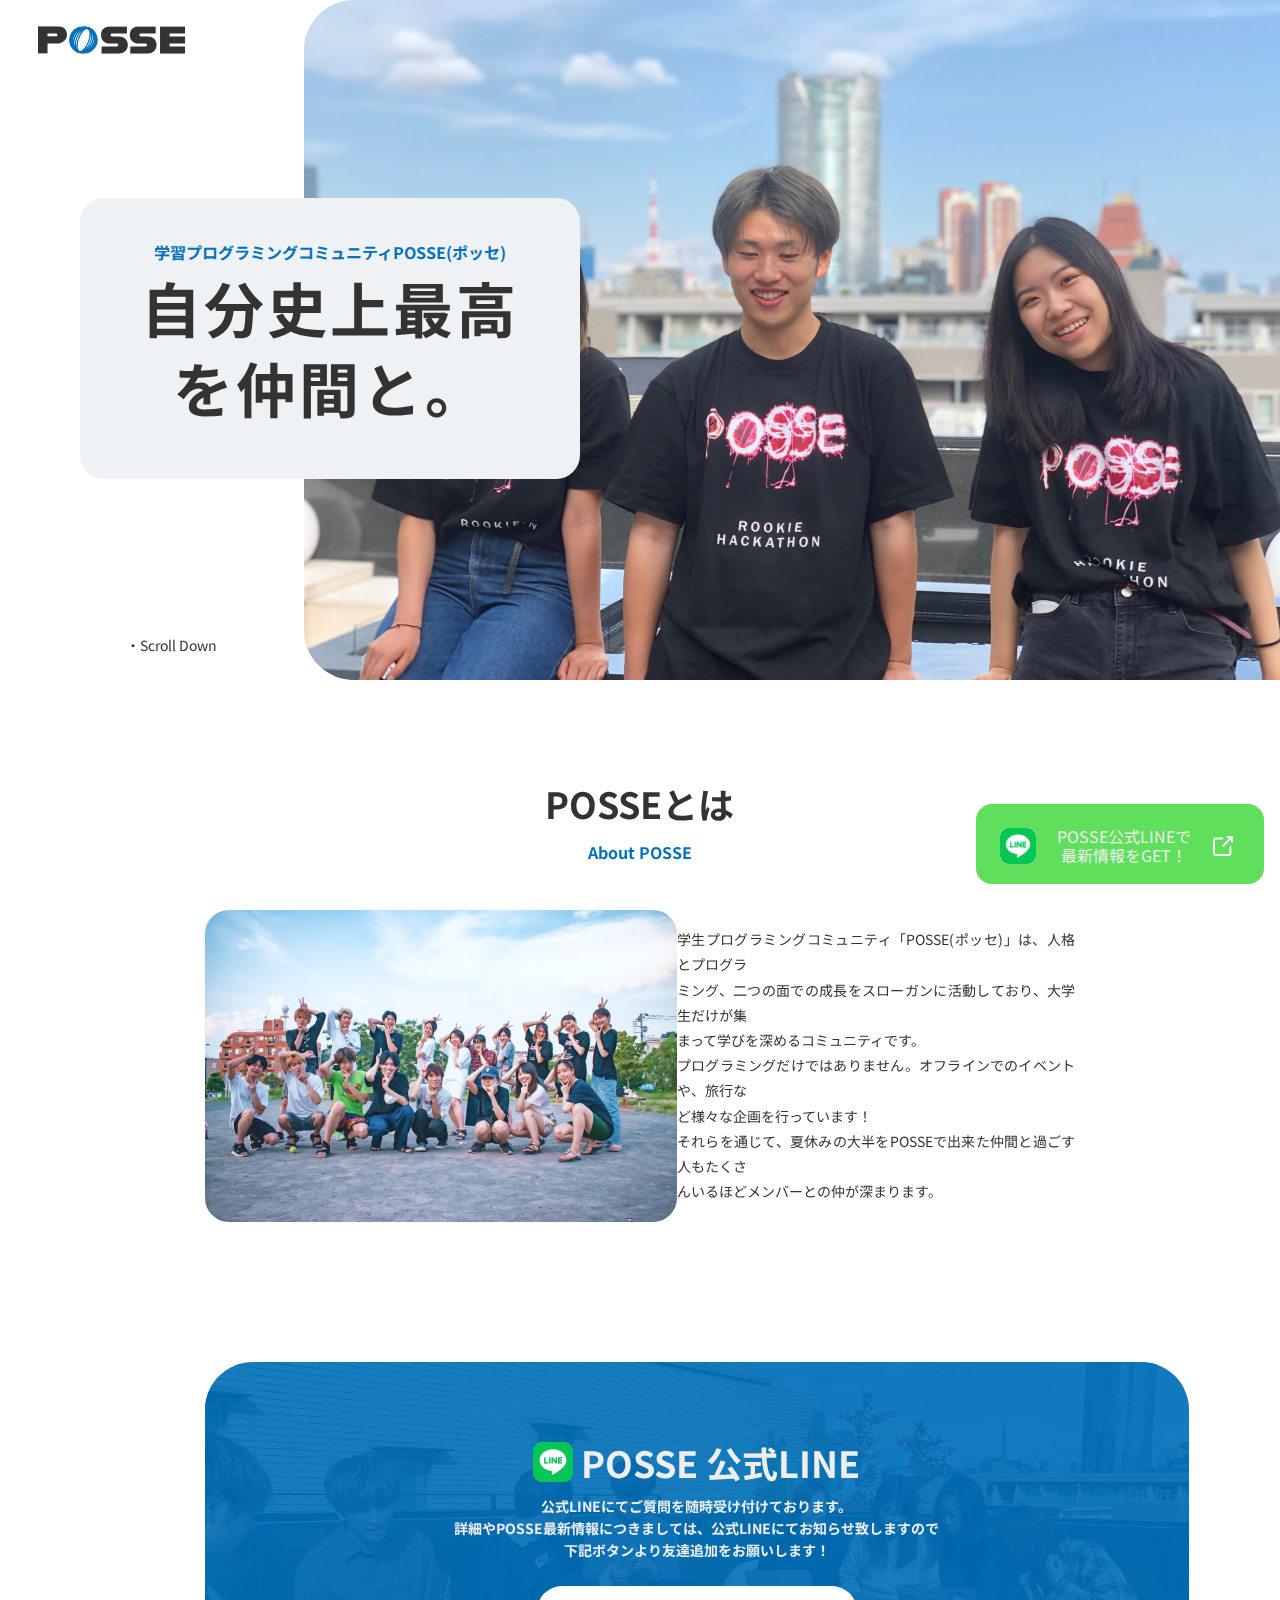
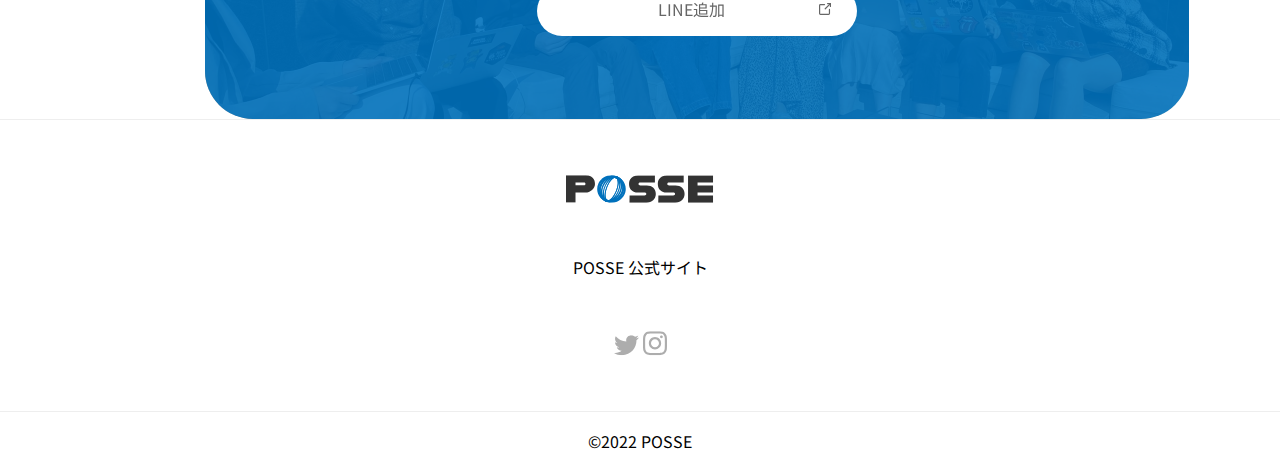
==== toppage/index.html @ 81e03eed "最初のせっとあっぷ" ====
<!DOCTYPE html>
<html lang="Ja">
  <head>
    <meta charset="UTF-8" />
    <meta http-equiv="X-UA-Compatible" content="IE=edge" />
    <meta name="viewport" content="width=device-width, initial-scale=1.0" />
    <title>Document</title>
    <link rel="stylesheet" href="reset.css" />
    <link rel="stylesheet" href="style.css" />
    <link rel="preconnect" href="https://fonts.googleapis.com" />
    <link rel="preconnect" href="https://fonts.gstatic.com" crossorigin />
    <link
    href="https://fonts.googleapis.com/css2?family=Noto+Sans+JP:wght@400;700&family=Plus+Jakarta+Sans&display=swap"
    rel="stylesheet"
    />
  </head>
  <body>
    <header id="js-header" class="l-header p-header">
      <div class="p-header__logo"><img src="../assets/img/logo.svg" alt="POSSE"></div>
      <button class="p-header__button" id="js-headerButton"></button>
      <div class="hunburgar">
        <div class="hunburger_line_top"></div>
        <div class="hunburger_line_bottom"></div>
      </div>
      
      <div class="p-header__inner">
        <nav class="p-header__nav">
          <ul class="p-header__nav__list">
            <li class="p-header__nav__item">
              <a href="../http://127.0.0.1:5502/toppage/" class="p-header__nav__item__link">POSSEとは</a>
            </li>
            <li class="p-header__nav__item">
              <a href="../quiz.page/quiz.html" class="p-header__nav__item__link">クイズ</a>
            </li>
          </ul>
        </nav>  
        <ul class="p-header__sns p-sns">
          <li class="p-sns__item">
            <a href="https://twitter.com/posse_program" target="_blank" rel="noopener noreferrer" class="p-sns__item__link"
            aria-label="Twitter">
            <img src="../assets/img/icon/icon-twitter.svg" alt="">
          </a>
        </li>
        <li class="p-sns__item">
          <a href="https://www.instagram.com/posse_programming/" target="_blank" rel="noopener noreferrer"
          class="p-sns__item__link" aria-label="instagram">
          <img src="../assets/img/icon/icon-instagram.svg" alt="">
        </a>
      </li>
    </ul>
  </header>
  
  
  
  <div class="hunburgar_after">
    <p class="hunbuegar_text_after_1">POSSEとは</p>
    <p class="hunbuegar_text_after_2">クイズ</p>
  </div>
    <div class="hero">
          <img src="../assets/img/img-hero.jpg" alt="" />
          <div class="hero_text">
            <p class="section_p_blue">
              学習プログラミングコミュニティPOSSE(ポッセ)
            </p>
            
            <h1>自分史上最高<br />を仲間と。</h1>
          </div>
         <p class="scroll_down">・Scroll Down</p>
        </div>
        <main class="main">
          <div class="main_about">
            <div class="main_about_tittle">
              <h2>POSSEとは</h2>
              <p class="main_about_tittle_sub section_p_blue">About POSSE</p>
            </div>
            <div class="main_about_inner">
              <img src="../assets/img/img-about.jpg" alt="ss">
              <p class="main_about_inner_text"> 学生プログラミングコミュニティ「POSSE(ポッセ)」は、人格とプログラ<br>ミング、二つの面での成長をスローガンに活動しており、大学生だけが集<br>まって学びを深めるコミュニティです。<br> プログラミングだけではありません。オフラインでのイベントや、旅行な<br>ど様々な企画を行っています！ <br>それらを通じて、夏休みの大半をPOSSEで出来た仲間と過ごす人もたくさ<br>んいるほどメンバーとの仲が深まります。</p>
            </div>
          </div>
          <div class="main_line">
            <div class="main_line_inner">
            <div class="main_line_inner_content">
                <div class="icon_line"></div>
                <div class="line_icon_frex">
                  <img class="main_line_icon" src="../assets/img/icon-line.png" alt="">
                  <h3>POSSE 公式LINE</h3>
                </div>
                <p class="main_line_text">公式LINEにてご質問を随時受け付けております。<br> 詳細やPOSSE最新情報につきましては、公式LINEにてお知らせ致しますので<br> 下記ボタンより友達追加をお願いします！</p>
                <div class="main_line_background">
                  
                  <a href="https://line.me/R/ti/p/@651htnqp?from=page">
                    <p class="main_line_last">LINE追加</p>
                    <img class="main_line_gray" src="../assets/img/icon/icon-link-gray-dark.svg" alt="">
                  </a>
                </div>
              </div>
            </div>
            
          </div>
          
        </div>
          
        </main>

        <footer class="footer">
          <!--top pageバナー-->
          <a href="https://line.me/R/ti/p/@651htnqp?from=page">
            <div class="footer_top_banner">
              <div class="top">
                <div class="top_img">
                  <img src="../assets/img/icon-line.png" alt="jj">
            </div>
            

            <p class="footer_top_text">POSSE公式LINEで<br> 最新情報をGET！</p>
            
            <div class="banner_gray_icon">
              <img src="../assets/img/icon/icon-link-light.svg" alt="">
            </div>
          </div>
        </div>
      </a>
      <!--バナー終了-->
      <div class="footer_logo footer_margin">
        <img src="../assets/img/logo.svg" alt="posse" />
      </div>
      <ul class="footer_link footer_margin">
        <li>POSSE 公式サイト</li>
      </ul>
      <div class="footer_sns footer_margin">
        <a href="https://twitter.com/posse_program">
          <img src="../assets/img/icon/icon-twitter.svg" alt="twitter" />
        </a>
        <a href="https://www.instagram.com/posse_programming/">
          <img src="../assets/img/icon/icon-instagram.svg" alt="" />
        </a>
      </div>
      <div class="footer_margin footer_last">
        <p>©︎2022 POSSE</p>
      </div>
    </footer>
  </body>
</html>
---- toppage/style.css ----
/* 全てのページにて適用される設定*/
body {
    font-family: 'Noto Sans JP';
    font-style: normal;
}
/* 全てのページにて適用 - ヘッダー */
.p-header {
    position: fixed;
    height: 80px;
    width: 100%;
    align-items: center;
    display: flex;
    justify-content: space-between;
}
.p-header__logo {
    margin: 3%;

}
.p-header__inner {
    width: 300px;
    display: flex;
    align-items: center;
    gap: 15%;
}

.p-header__nav__list{
    display: flex;
    gap: 20px;
}

.p-header__nav__item{
    font-size: 14px;
    color: #666666;
}



.p-header__sns {
    display: flex;
    gap: 40px;
    font-weight: 700;
font-size: 14px;
line-height: 160%;
letter-spacing: 0.1em;
color: #666666;

}


.hunburgar{
    display: none;
    position: relative;
    width: 34px;
    height: 16px;
    
}

.hunburger_line_top{
    position: absolute;
    top: 0;
    width: 100%;
    height: 1px;
    background-color: #333333;
}
.hunburger_line_bottom{
    position: absolute;
    bottom: 0;
    width: 100%;
    height: 1px;
    background-color: #333333;
}

/* 全てのページにて適用 - ヒーロー */

.hero {
    width: 100%;
    height: 680px;
    position: relative;

}
.hero img {
width: 976px;
height: 680px;
object-fit: cover;
position: absolute;
top: 0;
right: 0;
border-radius: 50px 0px 0px 50px; }

.hero_text {
width: 500px;
height: 281px;
background:  #EFF2F5;
border-radius:  24px;
position: absolute;
top: 198px;
left: 80px;
text-align: center;
}

.section_p_blue {
    font-weight: 700;
    font-size: 16px;
    line-height: 180%;
    color: #0071BC;
    margin-top: 40px
}
.hero_text h1 {
    font-size: 60px;
    font-weight: 700;
    line-height: 80px;
    letter-spacing: 0.05em;
    color: #333333;
}
.scroll_down {
    position: absolute;
    bottom: 24px;
    left: 126px;
    font-weight: 400;
    font-size: 14px;
    line-height: 150%;
    color: #333333;
}
/* 全てのページにて適用 - メイン*/

.hunburgar_after{
    display :none;
    position: fixed;
    top: 0;
    left: 0;
    width: 100%;
    height: 100vh;
    background-color: #EEEEEE;
    z-index: 10;
}



.main {
    width: 68%;
    position: relative;
    margin: 0 auto;
    margin-top: 96px;
}
.main_about_inner {
    display: flex;
    justify-content: space-between;
    
}
.main_about_inner img {
width: 472px;
height: 312px;    
border-radius: 24px;
}
.main_about_inner_text {
font-weight: 400;
font-size: 14px;
line-height: 180%;
text-align: justify;
color: #333333;
margin: auto 0;
}

.main_about_tittle {
margin-bottom: 43px;
}

.main_about_tittle h2 {
    
    font-size: 36px;
    font-weight: 700;
    line-height: 150%;
    text-align: center;
    color: #333333;
}
.main_about_tittle_sub {
    text-align: center;
    margin-top: 8px;
}

/*line*/

.main_line {
    width: 100%;
    height: 357px;
    margin-top: 140px;

}
.main_line_inner {
    position: relative;
width: 984px;
height: 357px;
background: url(../assets/img/bg-line.jpg);
background-size: cover;
border-radius: 48px;
}
.main_line_inner::before {
    position: absolute;
    display: inline-block;
    content: " ";
    width: 100%;
    height: 100%;
    background-color: #0071BC;
    opacity: 0.9;
    border-radius: 48px;

}
.main_line_inner_content {
    position: relative;
}

.icon_line {
    background: url(../assets/img/icon/icon-line.svg);
}

.main_line_icon {
    height: 40px;

}

.main_line_inner_content h3 {

color: #EEEEEE;
font-weight: 700;
font-size: 36px;
line-height: 180%;

}

.line_icon_frex {
    align-items: center;
    display: flex;
    gap: 8px;
    padding-top: 68px;
    justify-content: center;
}

.main_line_text {

    color: #EEEEEE;
    font-weight: 700;
font-size: 14px;
line-height: 160%;
top: 149px;
text-align: center;
}

.main_line_background {
margin: 0 auto;
position: relative;
width: 320px;
height: 50px;
background-color: #FFFFFF;
border-radius: 98px;
display: flex;
gap: 89px;
top: 24px;
}

.main_line_last {
    position: absolute;
    color: #666666;
    top: 13.9px;
    left: 121px;
}

.main_line_gray {
    position: absolute;
    top: 17px;
    right:  26px;
    width: 12.25px;
    height: 12.25px;
}









/* 全てのページにて適用 - フッター */
.footer {
border-top: 1px solid #EEEEEE;
height: 355px;
width: 100%;
text-align: center; 

}

.footer_top_banner {
    position: fixed;
    bottom: 16px;
    right: 16px;
    background-color: #5fdf5B;
    width: 288px;
    height: 80px;
    border-radius: 16px;
}

.top_img img {
    position: absolute;
    right: 228px;
    bottom: 20px; 
    border-radius: 8px;
    width: 36px;
    height: 36px;
    background-color: #EEEEEE;

}


.footer_top_text {
    position: absolute;
    right: 73px;
    bottom: 20px;
    color: #EEEEEE;
}

.banner_gray_icon img {
position: absolute;
bottom: 28px;
right: 31px;
}

.footer_sns {
    display: inline-block;
}
.footer_margin {
    margin-top: 55px;
}

.footer_last {
    border-top: 1px solid #EEEEEE;

}
.footer_last p{
    margin-top: 20px;
}
/* 全てのページにて適用*/



@media (max-width: 765px)
{
    .p-header__inner{
        display: none;
    }
    .hunburgar{
        display: block;
    }
    .hunburgar_after{
       display: block;
        
        }
}
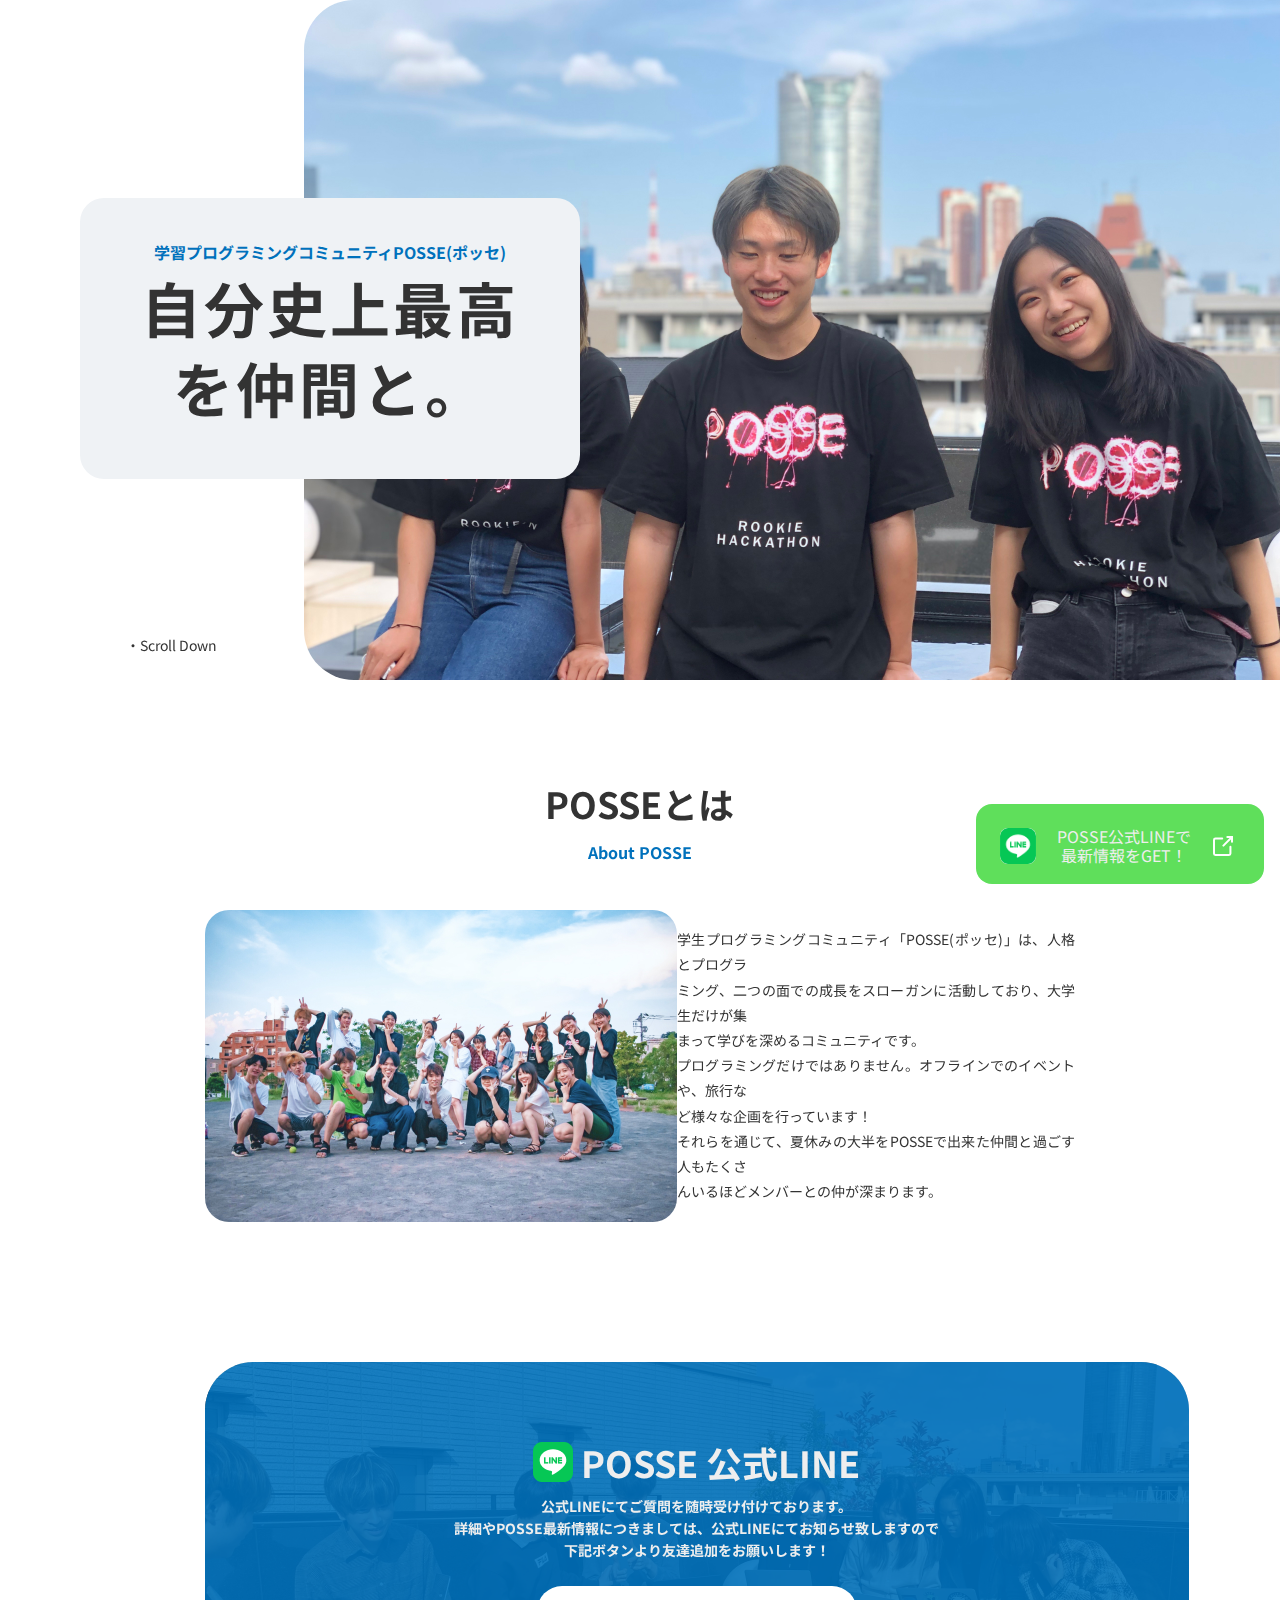
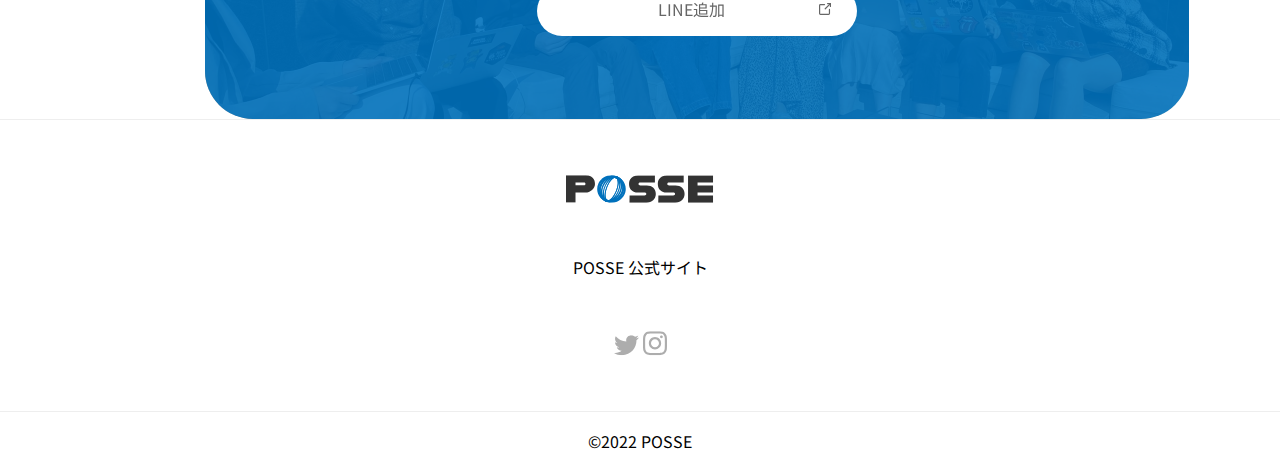
==== commit 28ecea50: "header の中身をコメントアウト" ====
--- a/toppage/index.html
+++ b/toppage/index.html
@@ -16,7 +16,7 @@
   </head>
   <body>
     <header id="js-header" class="l-header p-header">
-      <div class="p-header__logo"><img src="../assets/img/logo.svg" alt="POSSE"></div>
+      <!-- <div class="p-header__logo"><img src="../assets/img/logo.svg" alt="POSSE"></div>
       <button class="p-header__button" id="js-headerButton"></button>
       <div class="hunburgar">
         <div class="hunburger_line_top"></div>
@@ -47,7 +47,7 @@
           <img src="../assets/img/icon/icon-instagram.svg" alt="">
         </a>
       </li>
-    </ul>
+    </ul> -->
   </header>
   
   
